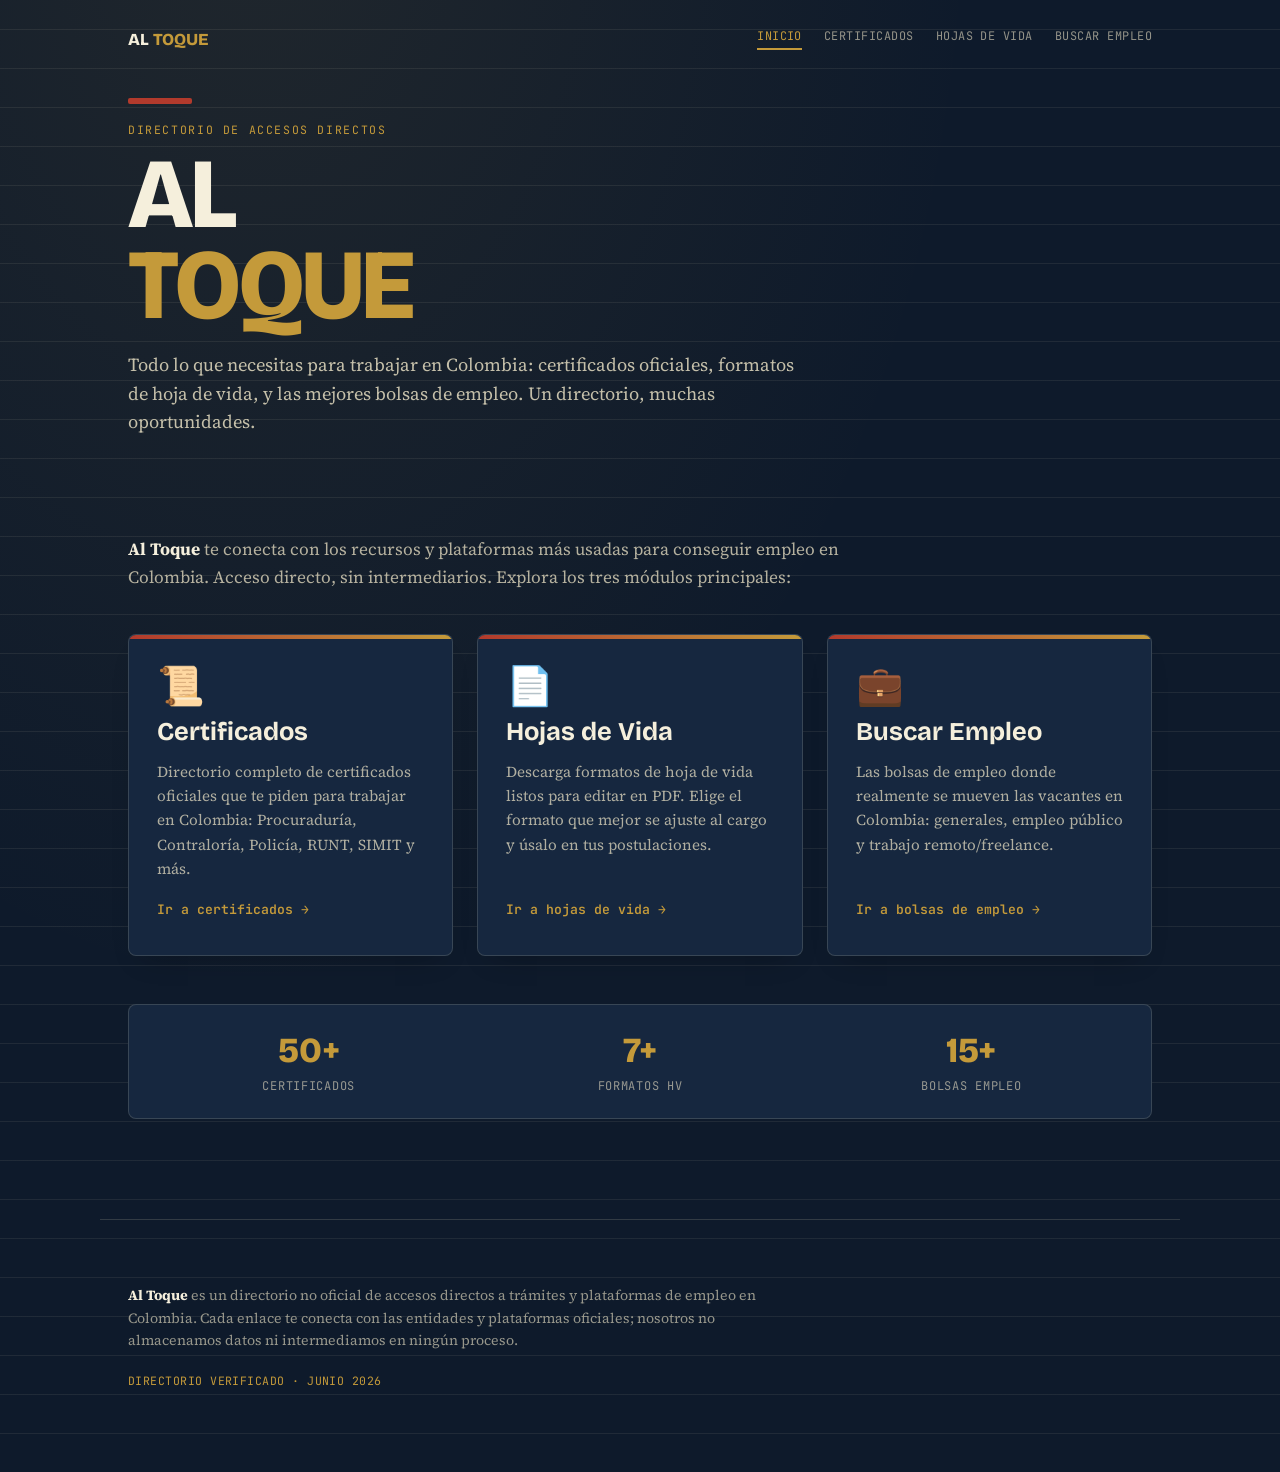
==== index.html @ 75bb9a63 "first commit" ====
<!DOCTYPE html>
<html lang="es">
<head>
<meta charset="UTF-8">
<meta name="viewport" content="width=device-width, initial-scale=1.0">
<title>Al Toque — Accesos directos para trabajar en Colombia</title>
<meta name="description" content="Al Toque: directorio de accesos directos a certificados, hojas de vida, y bolsas de empleo en Colombia. Todo lo que necesitas para trabajar en un solo lugar.">
<link rel="preconnect" href="https://fonts.googleapis.com">
<link rel="preconnect" href="https://fonts.gstatic.com" crossorigin>
<link href="https://fonts.googleapis.com/css2?family=Bricolage+Grotesque:opsz,wght@12..96,400..800&family=JetBrains+Mono:wght@400;500;600&family=Source+Serif+4:opsz,wght@8..60,400;600&display=swap" rel="stylesheet">
<style>
  :root{
    --navy:#0E1A2B;
    --navy-2:#16273F;
    --paper:#ECE3C6;
    --paper-2:#F5EFDC;
    --red:#B23A2C;
    --gold:#C49A3A;
    --ink:#1B1812;
    --ink-soft:#5B5644;
    --line: rgba(236,227,198,0.16);
  }
  *{box-sizing:border-box;}
  html{scroll-behavior:smooth;}
  body{
    margin:0;
    background:var(--navy);
    color:var(--paper);
    font-family:'Source Serif 4', serif;
    -webkit-font-smoothing:antialiased;
  }
  .eyebrow{
    font-family:'JetBrains Mono', monospace;
    letter-spacing:.14em;
    text-transform:uppercase;
    font-size:.72rem;
    color:var(--gold);
  }
  h1,h2,h3{ font-family:'Bricolage Grotesque', sans-serif; margin:0; }
  a{color:inherit;}

  .desk{
    background-image:
      repeating-linear-gradient(0deg, transparent, transparent 38px, var(--line) 39px),
      radial-gradient(ellipse at 20% -10%, rgba(196,154,58,0.10), transparent 50%);
  }

  /* ===== Nav ===== */
  nav.topnav{
    max-width:1080px; margin:0 auto; padding:28px 28px 0;
    display:flex; align-items:center; justify-content:space-between;
  }
  .brand-mini{
    font-family:'Bricolage Grotesque', sans-serif; font-weight:800; font-size:1.05rem;
    letter-spacing:-.01em; color:var(--paper-2); text-decoration:none;
  }
  .brand-mini em{font-style:normal; color:var(--gold);}
  .nav-links{
    display:flex; gap:22px; font-family:'JetBrains Mono', monospace;
    font-size:.74rem; letter-spacing:.04em; text-transform:uppercase;
  }
  .nav-links a{
    text-decoration:none; color:rgba(236,227,198,0.6);
    padding-bottom:4px; border-bottom:2px solid transparent; transition:.15s ease;
  }
  .nav-links a:hover{color:var(--paper-2);}
  .nav-links a.active{color:var(--gold); border-color:var(--gold);}
  @media (max-width:640px){
    nav.topnav{flex-direction:column; align-items:flex-start; gap:14px; padding-top:24px;}
    .nav-links{flex-wrap:wrap; gap:14px 18px;}
  }

  /* ===== Header ===== */
  header{ max-width:1080px; margin:0 auto; padding:48px 28px 64px; position:relative; }
  .id-stripe{ height:6px; width:64px; background:var(--red); margin-bottom:18px; border-radius:2px; }
  h1.title{
    font-size:clamp(3.2rem, 9vw, 6.2rem); font-weight:800; line-height:.92;
    letter-spacing:-.02em; color:var(--paper-2);
  }
  h1.title em{font-style:normal; color:var(--gold);}
  .tagline{ max-width:680px; margin-top:20px; font-size:1.15rem; color:rgba(236,227,198,0.82); line-height:1.55; }

  /* ===== Main Content ===== */
  main{max-width:1080px; margin:0 auto; padding:0 28px 60px;}

  .dashboard-intro{
    font-size:1.08rem; color:rgba(236,227,198,0.75); line-height:1.6;
    margin-bottom:42px; max-width:720px;
  }
  .dashboard-intro strong{color:var(--paper-2);}

  .modules-grid{
    display:grid; grid-template-columns:repeat(auto-fit, minmax(320px,1fr)); gap:24px; margin-bottom:48px;
  }

  .module-card{
    background:var(--navy-2); border:1px solid var(--line); border-radius:8px;
    padding:32px 28px; position:relative; overflow:hidden;
    display:flex; flex-direction:column;
    box-shadow:0 14px 28px -16px rgba(0,0,0,0.3);
    transition:transform .25s ease, box-shadow .25s ease;
  }
  .module-card:hover{transform:translateY(-4px); box-shadow:0 20px 40px -12px rgba(0,0,0,0.4);}

  .module-card::before{
    content:"";
    position:absolute;
    top:0; left:0; right:0;
    height:4px;
    background:linear-gradient(90deg, var(--red), var(--gold));
  }

  .module-icon{
    font-size:2.4rem; margin-bottom:12px; line-height:1;
  }

  .module-card h2{
    font-size:1.6rem; color:var(--paper-2); margin-bottom:12px; line-height:1.2;
  }

  .module-card p{
    font-size:.95rem; color:rgba(236,227,198,0.72); line-height:1.6;
    margin:0 0 20px; flex:1;
  }

  .module-link{
    display:inline-flex; align-items:center; gap:8px;
    font-family:'JetBrains Mono', monospace; font-size:.82rem; font-weight:600;
    text-decoration:none; color:var(--gold);
    padding-bottom:4px; border-bottom:1.5px solid transparent;
    transition:border-color .15s ease;
  }
  .module-link:hover{border-color:var(--gold);}

  .stats-bar{
    background:var(--navy-2); border:1px solid var(--line); border-radius:8px;
    padding:24px 28px; margin-bottom:40px;
    display:grid; grid-template-columns:repeat(auto-fit, minmax(200px,1fr)); gap:28px;
  }
  .stat{
    text-align:center;
  }
  .stat-number{
    font-size:2.2rem; font-weight:800; color:var(--gold); font-family:'Bricolage Grotesque', sans-serif;
  }
  .stat-label{
    font-family:'JetBrains Mono', monospace; font-size:.75rem; letter-spacing:.06em;
    text-transform:uppercase; color:rgba(236,227,198,0.6); margin-top:6px;
  }

  footer{ max-width:1080px; margin:0 auto; padding:50px 28px 70px; border-top:1px solid var(--line); }
  footer p{ font-size:.88rem; line-height:1.6; color:rgba(236,227,198,0.62); max-width:680px; }
  footer .stamp-foot{ font-family:'JetBrains Mono', monospace; font-size:.72rem; color:var(--gold); margin-top:20px; letter-spacing:.04em; }

  @media (max-width:560px){
    header{ padding:36px 28px 48px; }
    .modules-grid{ gap:18px; }
    .module-card{ padding:24px 20px; }
  }
</style>
</head>
<body>
<div class="desk">

<nav class="topnav">
  <a class="brand-mini" href="./index.html">AL <em>TOQUE</em></a>
  <div class="nav-links">
    <a href="./index.html" class="active">Inicio</a>
    <a href="./certificados.html">Certificados</a>
    <a href="./hojas_de_vida.html">Hojas de vida</a>
    <a href="./Buscar_Empleo.html">Buscar empleo</a>
  </div>
</nav>

<header>
  <div class="id-stripe"></div>
  <p class="eyebrow">DIRECTORIO DE ACCESOS DIRECTOS</p>
  <h1 class="title">AL<br><em>TOQUE</em></h1>
  <p class="tagline">Todo lo que necesitas para trabajar en Colombia: certificados oficiales, formatos de hoja de vida, y las mejores bolsas de empleo. Un directorio, muchas oportunidades.</p>
</header>

<main>
  <p class="dashboard-intro">
    <strong>Al Toque</strong> te conecta con los recursos y plataformas más usadas para conseguir empleo en Colombia. 
    Acceso directo, sin intermediarios. Explora los tres módulos principales:
  </p>

  <div class="modules-grid">
    <div class="module-card">
      <div class="module-icon">📜</div>
      <h2>Certificados</h2>
      <p>Directorio completo de certificados oficiales que te piden para trabajar en Colombia: Procuraduría, Contraloría, Policía, RUNT, SIMIT y más.</p>
      <a href="./certificados.html" class="module-link">Ir a certificados →</a>
    </div>

    <div class="module-card">
      <div class="module-icon">📄</div>
      <h2>Hojas de Vida</h2>
      <p>Descarga formatos de hoja de vida listos para editar en PDF. Elige el formato que mejor se ajuste al cargo y úsalo en tus postulaciones.</p>
      <a href="./hojas_de_vida.html" class="module-link">Ir a hojas de vida →</a>
    </div>

    <div class="module-card">
      <div class="module-icon">💼</div>
      <h2>Buscar Empleo</h2>
      <p>Las bolsas de empleo donde realmente se mueven las vacantes en Colombia: generales, empleo público y trabajo remoto/freelance.</p>
      <a href="./Buscar_Empleo.html" class="module-link">Ir a bolsas de empleo →</a>
    </div>
  </div>

  <div class="stats-bar">
    <div class="stat">
      <div class="stat-number">50+</div>
      <div class="stat-label">Certificados</div>
    </div>
    <div class="stat">
      <div class="stat-number">7+</div>
      <div class="stat-label">Formatos HV</div>
    </div>
    <div class="stat">
      <div class="stat-number">15+</div>
      <div class="stat-label">Bolsas empleo</div>
    </div>
  </div>
</main>

<footer>
  <p><strong style="color:var(--paper-2)">Al Toque</strong> es un directorio no oficial de accesos directos a trámites y plataformas de empleo en Colombia. Cada enlace te conecta con las entidades y plataformas oficiales; nosotros no almacenamos datos ni intermediamos en ningún proceso.</p>
  <p class="stamp-foot">DIRECTORIO VERIFICADO · JUNIO 2026</p>
</footer>

</div>
</body>
</html>
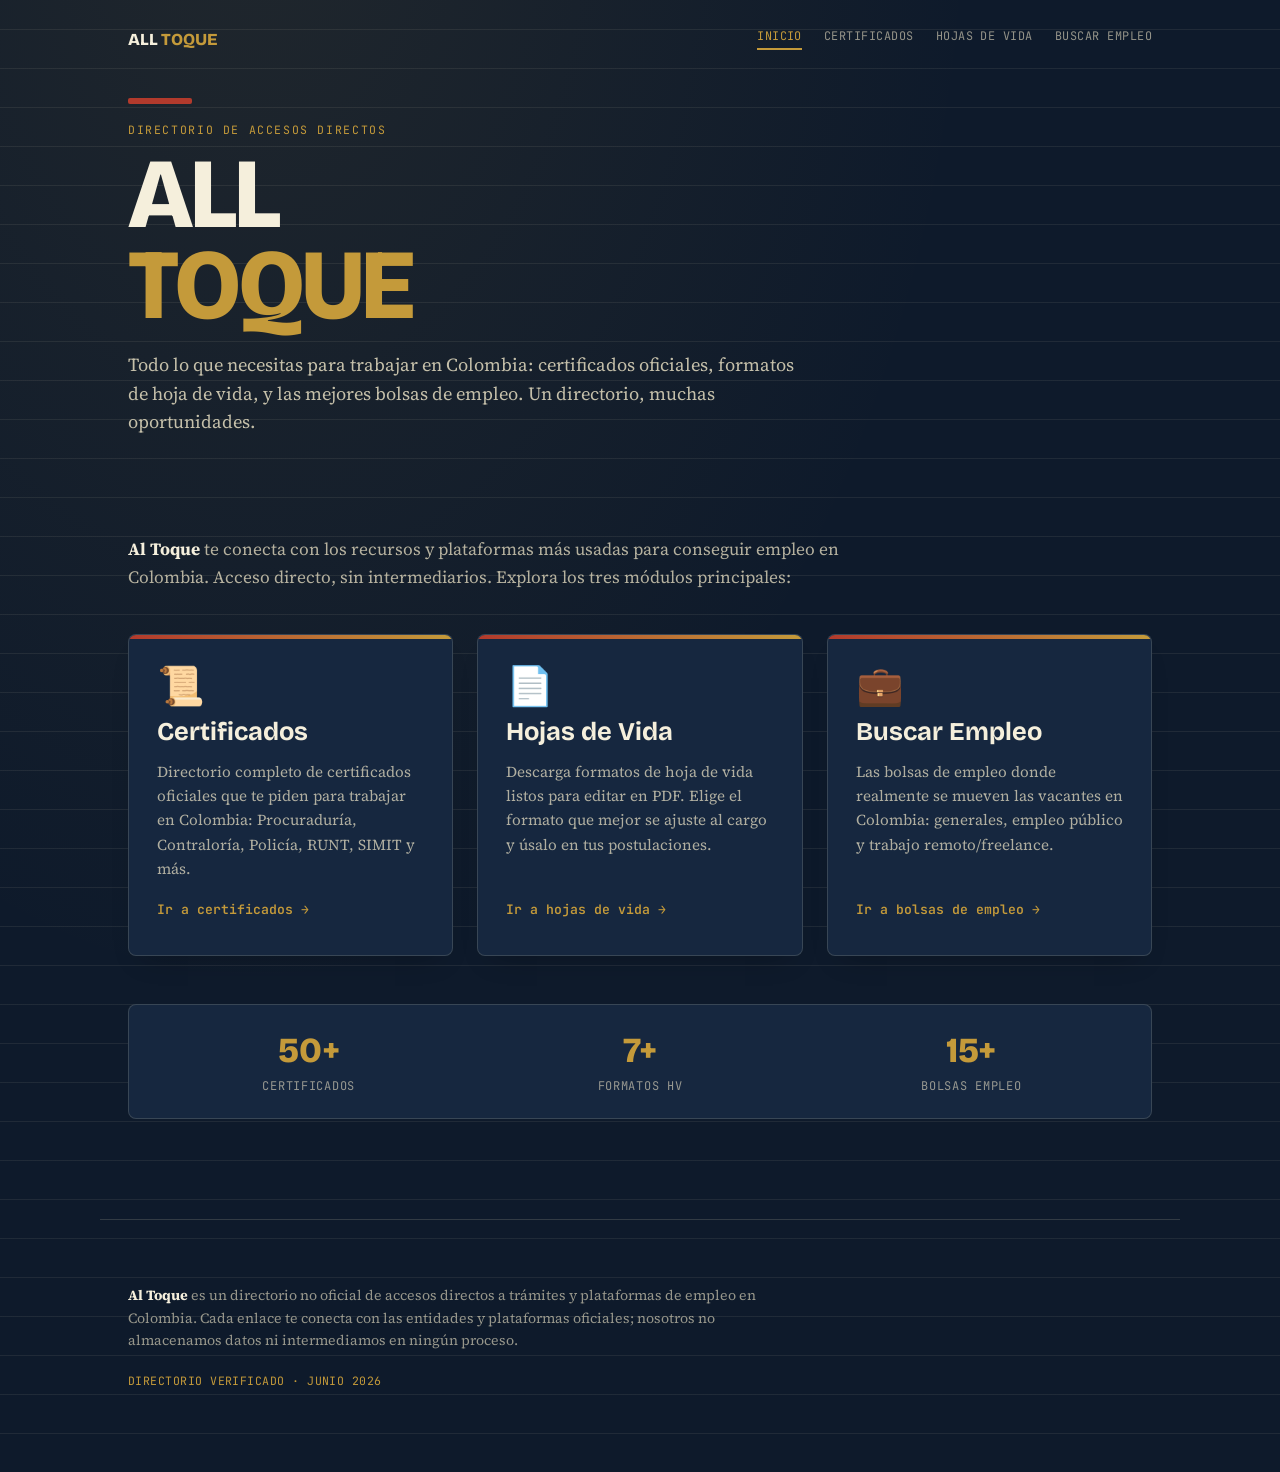
==== commit d94ae0fd: "Refactor code structure for improved readability and maintainability" ====
--- a/index.html
+++ b/index.html
@@ -163,7 +163,7 @@
 <div class="desk">
 
 <nav class="topnav">
-  <a class="brand-mini" href="./index.html">AL <em>TOQUE</em></a>
+  <a class="brand-mini" href="./index.html">ALL <em>TOQUE</em></a>
   <div class="nav-links">
     <a href="./index.html" class="active">Inicio</a>
     <a href="./certificados.html">Certificados</a>
@@ -175,7 +175,7 @@
 <header>
   <div class="id-stripe"></div>
   <p class="eyebrow">DIRECTORIO DE ACCESOS DIRECTOS</p>
-  <h1 class="title">AL<br><em>TOQUE</em></h1>
+  <h1 class="title">ALL<br><em>TOQUE</em></h1>
   <p class="tagline">Todo lo que necesitas para trabajar en Colombia: certificados oficiales, formatos de hoja de vida, y las mejores bolsas de empleo. Un directorio, muchas oportunidades.</p>
 </header>
 
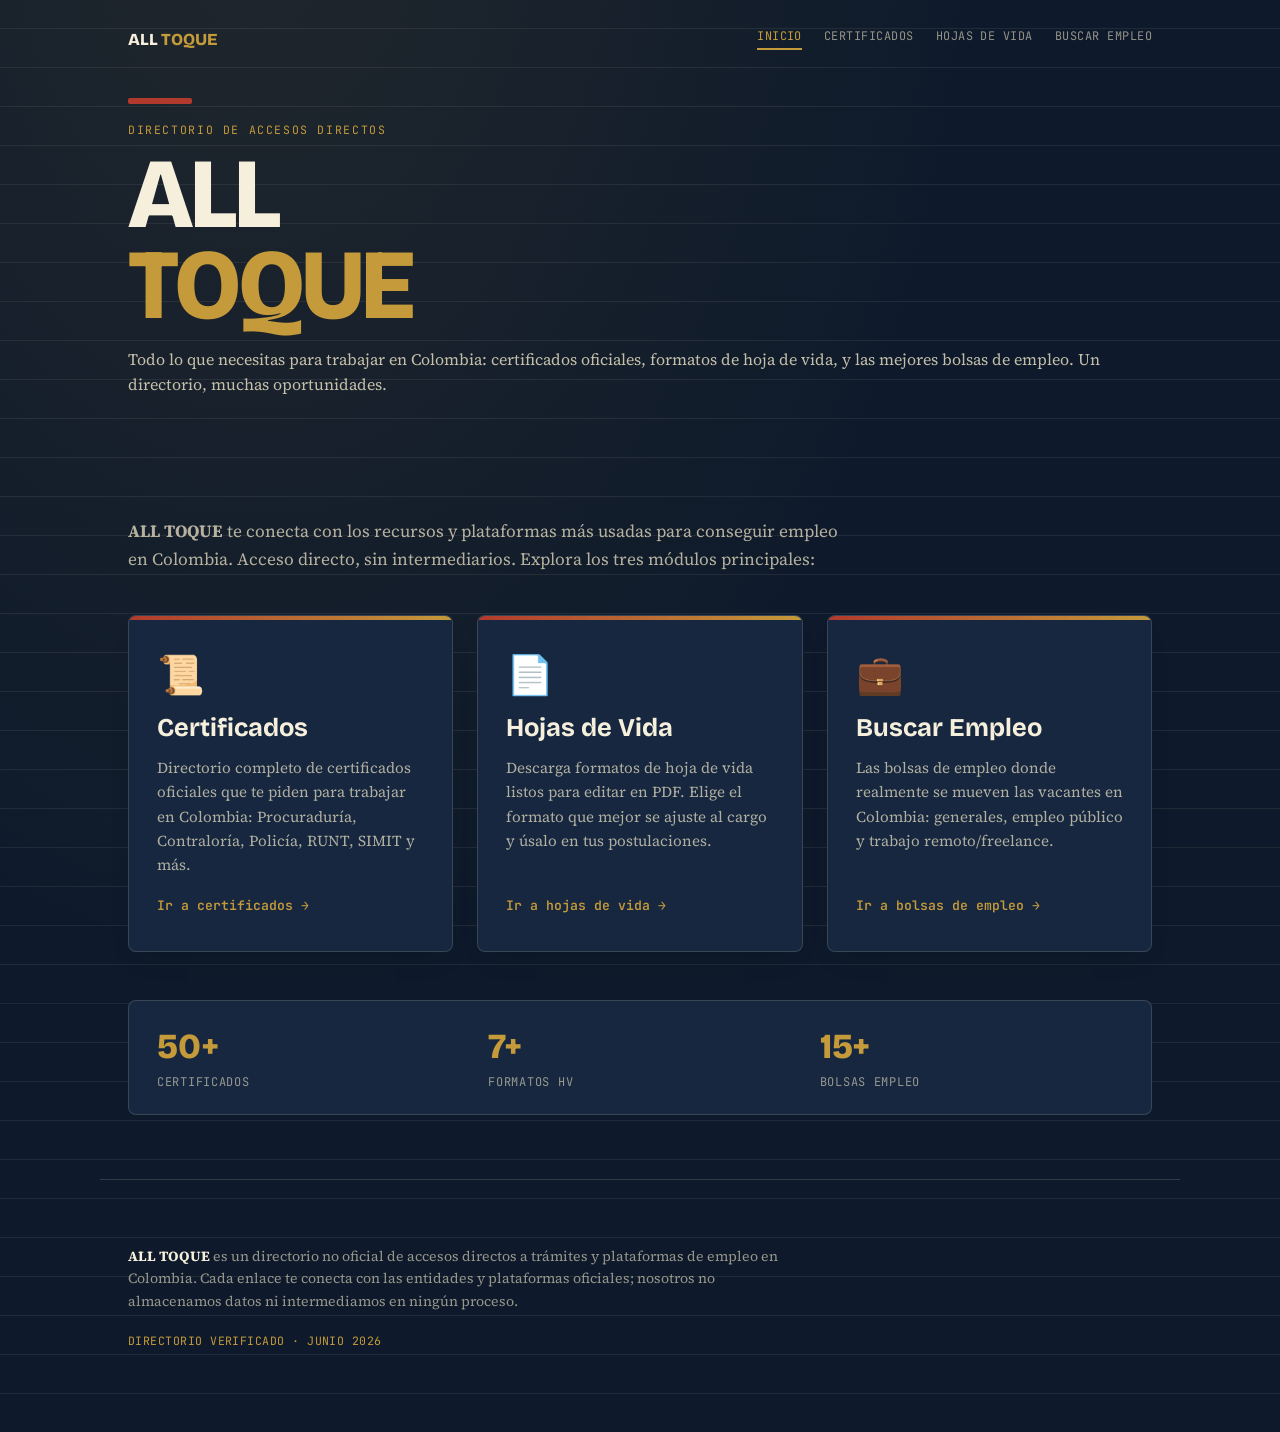
==== commit 7ccedf8d: "Se completo la sconfiguraciones basicas iniciales para entrar en produccion" ====
--- a/index.html
+++ b/index.html
@@ -3,168 +3,23 @@
 <head>
 <meta charset="UTF-8">
 <meta name="viewport" content="width=device-width, initial-scale=1.0">
-<title>Al Toque — Accesos directos para trabajar en Colombia</title>
-<meta name="description" content="Al Toque: directorio de accesos directos a certificados, hojas de vida, y bolsas de empleo en Colombia. Todo lo que necesitas para trabajar en un solo lugar.">
+<title>ALL TOQUE — HOME</title>
+<meta name="description" content="ALL TOQUE: directorio de accesos directos a certificados, hojas de vida, y bolsas de empleo en Colombia. Todo lo que necesitas para trabajar en un solo lugar.">
 <link rel="preconnect" href="https://fonts.googleapis.com">
 <link rel="preconnect" href="https://fonts.gstatic.com" crossorigin>
 <link href="https://fonts.googleapis.com/css2?family=Bricolage+Grotesque:opsz,wght@12..96,400..800&family=JetBrains+Mono:wght@400;500;600&family=Source+Serif+4:opsz,wght@8..60,400;600&display=swap" rel="stylesheet">
-<style>
-  :root{
-    --navy:#0E1A2B;
-    --navy-2:#16273F;
-    --paper:#ECE3C6;
-    --paper-2:#F5EFDC;
-    --red:#B23A2C;
-    --gold:#C49A3A;
-    --ink:#1B1812;
-    --ink-soft:#5B5644;
-    --line: rgba(236,227,198,0.16);
-  }
-  *{box-sizing:border-box;}
-  html{scroll-behavior:smooth;}
-  body{
-    margin:0;
-    background:var(--navy);
-    color:var(--paper);
-    font-family:'Source Serif 4', serif;
-    -webkit-font-smoothing:antialiased;
-  }
-  .eyebrow{
-    font-family:'JetBrains Mono', monospace;
-    letter-spacing:.14em;
-    text-transform:uppercase;
-    font-size:.72rem;
-    color:var(--gold);
-  }
-  h1,h2,h3{ font-family:'Bricolage Grotesque', sans-serif; margin:0; }
-  a{color:inherit;}
-
-  .desk{
-    background-image:
-      repeating-linear-gradient(0deg, transparent, transparent 38px, var(--line) 39px),
-      radial-gradient(ellipse at 20% -10%, rgba(196,154,58,0.10), transparent 50%);
-  }
-
-  /* ===== Nav ===== */
-  nav.topnav{
-    max-width:1080px; margin:0 auto; padding:28px 28px 0;
-    display:flex; align-items:center; justify-content:space-between;
-  }
-  .brand-mini{
-    font-family:'Bricolage Grotesque', sans-serif; font-weight:800; font-size:1.05rem;
-    letter-spacing:-.01em; color:var(--paper-2); text-decoration:none;
-  }
-  .brand-mini em{font-style:normal; color:var(--gold);}
-  .nav-links{
-    display:flex; gap:22px; font-family:'JetBrains Mono', monospace;
-    font-size:.74rem; letter-spacing:.04em; text-transform:uppercase;
-  }
-  .nav-links a{
-    text-decoration:none; color:rgba(236,227,198,0.6);
-    padding-bottom:4px; border-bottom:2px solid transparent; transition:.15s ease;
-  }
-  .nav-links a:hover{color:var(--paper-2);}
-  .nav-links a.active{color:var(--gold); border-color:var(--gold);}
-  @media (max-width:640px){
-    nav.topnav{flex-direction:column; align-items:flex-start; gap:14px; padding-top:24px;}
-    .nav-links{flex-wrap:wrap; gap:14px 18px;}
-  }
-
-  /* ===== Header ===== */
-  header{ max-width:1080px; margin:0 auto; padding:48px 28px 64px; position:relative; }
-  .id-stripe{ height:6px; width:64px; background:var(--red); margin-bottom:18px; border-radius:2px; }
-  h1.title{
-    font-size:clamp(3.2rem, 9vw, 6.2rem); font-weight:800; line-height:.92;
-    letter-spacing:-.02em; color:var(--paper-2);
-  }
-  h1.title em{font-style:normal; color:var(--gold);}
-  .tagline{ max-width:680px; margin-top:20px; font-size:1.15rem; color:rgba(236,227,198,0.82); line-height:1.55; }
-
-  /* ===== Main Content ===== */
-  main{max-width:1080px; margin:0 auto; padding:0 28px 60px;}
-
-  .dashboard-intro{
-    font-size:1.08rem; color:rgba(236,227,198,0.75); line-height:1.6;
-    margin-bottom:42px; max-width:720px;
-  }
-  .dashboard-intro strong{color:var(--paper-2);}
-
-  .modules-grid{
-    display:grid; grid-template-columns:repeat(auto-fit, minmax(320px,1fr)); gap:24px; margin-bottom:48px;
-  }
-
-  .module-card{
-    background:var(--navy-2); border:1px solid var(--line); border-radius:8px;
-    padding:32px 28px; position:relative; overflow:hidden;
-    display:flex; flex-direction:column;
-    box-shadow:0 14px 28px -16px rgba(0,0,0,0.3);
-    transition:transform .25s ease, box-shadow .25s ease;
-  }
-  .module-card:hover{transform:translateY(-4px); box-shadow:0 20px 40px -12px rgba(0,0,0,0.4);}
-
-  .module-card::before{
-    content:"";
-    position:absolute;
-    top:0; left:0; right:0;
-    height:4px;
-    background:linear-gradient(90deg, var(--red), var(--gold));
-  }
-
-  .module-icon{
-    font-size:2.4rem; margin-bottom:12px; line-height:1;
-  }
-
-  .module-card h2{
-    font-size:1.6rem; color:var(--paper-2); margin-bottom:12px; line-height:1.2;
-  }
-
-  .module-card p{
-    font-size:.95rem; color:rgba(236,227,198,0.72); line-height:1.6;
-    margin:0 0 20px; flex:1;
-  }
-
-  .module-link{
-    display:inline-flex; align-items:center; gap:8px;
-    font-family:'JetBrains Mono', monospace; font-size:.82rem; font-weight:600;
-    text-decoration:none; color:var(--gold);
-    padding-bottom:4px; border-bottom:1.5px solid transparent;
-    transition:border-color .15s ease;
-  }
-  .module-link:hover{border-color:var(--gold);}
-
-  .stats-bar{
-    background:var(--navy-2); border:1px solid var(--line); border-radius:8px;
-    padding:24px 28px; margin-bottom:40px;
-    display:grid; grid-template-columns:repeat(auto-fit, minmax(200px,1fr)); gap:28px;
-  }
-  .stat{
-    text-align:center;
-  }
-  .stat-number{
-    font-size:2.2rem; font-weight:800; color:var(--gold); font-family:'Bricolage Grotesque', sans-serif;
-  }
-  .stat-label{
-    font-family:'JetBrains Mono', monospace; font-size:.75rem; letter-spacing:.06em;
-    text-transform:uppercase; color:rgba(236,227,198,0.6); margin-top:6px;
-  }
-
-  footer{ max-width:1080px; margin:0 auto; padding:50px 28px 70px; border-top:1px solid var(--line); }
-  footer p{ font-size:.88rem; line-height:1.6; color:rgba(236,227,198,0.62); max-width:680px; }
-  footer .stamp-foot{ font-family:'JetBrains Mono', monospace; font-size:.72rem; color:var(--gold); margin-top:20px; letter-spacing:.04em; }
-
-  @media (max-width:560px){
-    header{ padding:36px 28px 48px; }
-    .modules-grid{ gap:18px; }
-    .module-card{ padding:24px 20px; }
-  }
-</style>
+<link rel="stylesheet" href="styles/global.css">
+<link rel="stylesheet" href="styles/index.css">
 </head>
 <body>
 <div class="desk">
 
 <nav class="topnav">
   <a class="brand-mini" href="./index.html">ALL <em>TOQUE</em></a>
-  <div class="nav-links">
+  <div class="nav-actions">
+    <button class="nav-toggle" aria-expanded="false" aria-controls="nav-links">☰</button>
+  </div>
+  <div class="nav-links" id="nav-links">
     <a href="./index.html" class="active">Inicio</a>
     <a href="./certificados.html">Certificados</a>
     <a href="./hojas_de_vida.html">Hojas de vida</a>
@@ -181,7 +36,7 @@
 
 <main>
   <p class="dashboard-intro">
-    <strong>Al Toque</strong> te conecta con los recursos y plataformas más usadas para conseguir empleo en Colombia. 
+    <strong>ALL TOQUE</strong> te conecta con los recursos y plataformas más usadas para conseguir empleo en Colombia. 
     Acceso directo, sin intermediarios. Explora los tres módulos principales:
   </p>
 
@@ -225,10 +80,11 @@
 </main>
 
 <footer>
-  <p><strong style="color:var(--paper-2)">Al Toque</strong> es un directorio no oficial de accesos directos a trámites y plataformas de empleo en Colombia. Cada enlace te conecta con las entidades y plataformas oficiales; nosotros no almacenamos datos ni intermediamos en ningún proceso.</p>
+  <p><strong style="color:var(--paper-2)">ALL TOQUE</strong> es un directorio no oficial de accesos directos a trámites y plataformas de empleo en Colombia. Cada enlace te conecta con las entidades y plataformas oficiales; nosotros no almacenamos datos ni intermediamos en ningún proceso.</p>
   <p class="stamp-foot">DIRECTORIO VERIFICADO · JUNIO 2026</p>
 </footer>
 
+<script src="scripts/nav.js"></script>
 </div>
 </body>
 </html>
--- a/styles/global.css
+++ b/styles/global.css
@@ -0,0 +1,77 @@
+:root{
+  --navy:#0E1A2B;
+  --navy-2:#16273F;
+  --paper:#ECE3C6;
+  --paper-2:#F5EFDC;
+  --red:#B23A2C;
+  --gold:#C49A3A;
+  --ink:#1B1812;
+  --ink-soft:#5B5644;
+  --line: rgba(236,227,198,0.16);
+}
+*{box-sizing:border-box;}
+html{scroll-behavior:smooth;font-family:inherit}
+body{
+  margin:0;
+  background:var(--navy);
+  color:var(--paper);
+  font-family:'Source Serif 4', serif;
+  -webkit-font-smoothing:antialiased;
+}
+.eyebrow{font-family:'JetBrains Mono', monospace;letter-spacing:.14em;text-transform:uppercase;font-size:.72rem;color:var(--gold);}
+h1,h2,h3{font-family:'Bricolage Grotesque', sans-serif;margin:0}
+a{color:inherit}
+.desk{background-image:repeating-linear-gradient(0deg, transparent, transparent 38px, var(--line) 39px),radial-gradient(ellipse at 20% -10%, rgba(196,154,58,0.10), transparent 50%);} 
+
+/* ===== Nav (base) ===== */
+nav.topnav{
+  max-width:1080px; margin:0 auto; padding:28px 28px 0; display:flex; align-items:center; justify-content:space-between;
+}
+.brand-mini{font-family:'Bricolage Grotesque', sans-serif; font-weight:800; font-size:1.05rem; letter-spacing:-.01em; color:var(--paper-2); text-decoration:none;}
+.brand-mini em{font-style:normal; color:var(--gold);}
+.nav-actions{display:flex; align-items:center; gap:12px}
+.nav-toggle{display:none; background:transparent; border:1px solid rgba(236,227,198,0.12); color:var(--paper-2); padding:8px 10px; border-radius:6px; font-size:1.05rem;}
+.nav-links{display:flex; gap:22px; font-family:'JetBrains Mono', monospace; font-size:.74rem; letter-spacing:.04em; text-transform:uppercase;}
+.nav-links a{text-decoration:none; color:rgba(236,227,198,0.6); padding-bottom:4px; border-bottom:2px solid transparent; transition:.15s ease}
+.nav-links a:hover{color:var(--paper-2)}
+.nav-links a.active{color:var(--gold); border-color:var(--gold)}
+
+/* mobile nav behaviour */
+@media (max-width:780px){
+  nav.topnav{flex-direction:row; align-items:center; gap:8px;}
+  .nav-toggle{display:block}
+  .nav-links{display:none; flex-direction:column; width:100%; gap:12px; margin-top:8px}
+  .nav-links.open{display:flex}
+}
+
+/* ===== Containers ===== */
+header, main, footer{max-width:1080px; margin:0 auto; padding:24px 28px}
+.id-stripe{height:6px; width:64px; background:var(--red); margin-bottom:18px; border-radius:2px}
+.tagline{color:rgba(236,227,198,0.82); line-height:1.55}
+
+/* ===== Cards (shared) ===== */
+.grid{display:grid; grid-template-columns:repeat(auto-fill, minmax(280px,1fr)); gap:18px}
+.card{background:var(--paper-2); color:var(--ink); border-radius:4px; position:relative; overflow:hidden; display:flex; flex-direction:column; box-shadow:0 14px 28px -16px rgba(0,0,0,0.5); border:1px solid rgba(0,0,0,0.06)}
+.card::before{content:""; display:block; height:7px; background:var(--red)}
+.card-body{padding:20px 20px 18px; flex:1; display:flex; flex-direction:column}
+.card h3{font-size:1.18rem; margin-top:6px; line-height:1.25}
+.card p.desc{margin:10px 0 0; font-size:.92rem; line-height:1.5; color:var(--ink-soft); flex:1}
+.meta-row{display:flex; gap:14px; margin-top:14px; font-family:'JetBrains Mono', monospace; font-size:.68rem; color:var(--ink-soft)}
+.card-footer{display:flex; align-items:center; justify-content:space-between; padding:14px 20px; border-top:1px dashed rgba(0,0,0,0.12)}
+.go-btn{display:inline-flex; align-items:center; gap:7px; font-family:'JetBrains Mono', monospace; font-size:.78rem; font-weight:600; text-decoration:none; color:var(--navy); background:transparent; border:1.5px solid var(--navy); padding:8px 14px; border-radius:4px; transition:.15s ease}
+.go-btn:hover{background:var(--navy); color:var(--paper-2)}
+
+.seal{width:46px; height:46px; border-radius:50%; border:1.5px solid var(--red); display:flex; align-items:center; justify-content:center; flex:none; transform:rotate(-8deg); transition:transform .35s cubic-bezier(.34,1.56,.64,1), opacity .35s; opacity:.55}
+.seal svg{width:20px; height:20px; stroke:var(--red)}
+.card:hover .seal{transform:rotate(0deg) scale(1.12); opacity:1}
+
+.hidden{display:none !important}
+.empty-state{grid-column:1/-1; text-align:center; padding:60px 20px; font-family:'JetBrains Mono', monospace; color:rgba(236,227,198,0.5)}
+
+footer{padding:50px 28px 70px; border-top:1px solid var(--line)}
+footer p{font-size:.88rem; line-height:1.6; color:rgba(236,227,198,0.62); max-width:680px}
+.stamp-foot{font-family:'JetBrains Mono', monospace; font-size:.72rem; color:var(--gold); margin-top:20px; letter-spacing:.04em}
+
+@media (max-width:560px){
+  header, main{padding:18px 18px}
+}
--- a/styles/index.css
+++ b/styles/index.css
@@ -0,0 +1,23 @@
+/* Index-specific styles */
+header{padding:48px 28px 64px}
+.title{font-size:clamp(3.2rem, 9vw, 6.2rem); font-weight:800; line-height:.92; letter-spacing:-.02em; color:var(--paper-2)}
+.title em{font-style:normal; color:var(--gold)}
+.dashboard-intro{font-size:1.08rem; color:rgba(236,227,198,0.75); line-height:1.6; margin-bottom:42px; max-width:720px}
+.modules-grid{display:grid; grid-template-columns:repeat(auto-fit, minmax(320px,1fr)); gap:24px; margin-bottom:48px}
+.module-card{background:var(--navy-2); border:1px solid var(--line); border-radius:8px; padding:32px 28px; position:relative; overflow:hidden; display:flex; flex-direction:column; box-shadow:0 14px 28px -16px rgba(0,0,0,0.3); transition:transform .25s ease, box-shadow .25s ease}
+.module-card:hover{transform:translateY(-4px); box-shadow:0 20px 40px -12px rgba(0,0,0,0.4)}
+.module-card::before{content:""; position:absolute; top:0; left:0; right:0; height:4px; background:linear-gradient(90deg, var(--red), var(--gold))}
+.module-icon{font-size:2.4rem; margin-bottom:12px}
+.module-card h2{font-size:1.6rem; color:var(--paper-2); margin-bottom:12px; line-height:1.2}
+.module-card p{font-size:.95rem; color:rgba(236,227,198,0.72); line-height:1.6; margin:0 0 20px; flex:1}
+.module-link{display:inline-flex; align-items:center; gap:8px; font-family:'JetBrains Mono', monospace; font-size:.82rem; font-weight:600; text-decoration:none; color:var(--gold); padding-bottom:4px; border-bottom:1.5px solid transparent; transition:border-color .15s ease}
+.module-link:hover{border-color:var(--gold)}
+.stats-bar{background:var(--navy-2); border:1px solid var(--line); border-radius:8px; padding:24px 28px; margin-bottom:40px; display:grid; grid-template-columns:repeat(auto-fit, minmax(200px,1fr)); gap:28px}
+.stat-number{font-size:2.2rem; font-weight:800; color:var(--gold); font-family:'Bricolage Grotesque', sans-serif}
+.stat-label{font-family:'JetBrains Mono', monospace; font-size:.75rem; letter-spacing:.06em; text-transform:uppercase; color:rgba(236,227,198,0.6); margin-top:6px}
+
+@media (max-width:560px){
+  header{padding:36px 28px 48px}
+  .modules-grid{gap:18px}
+  .module-card{padding:24px 20px}
+}
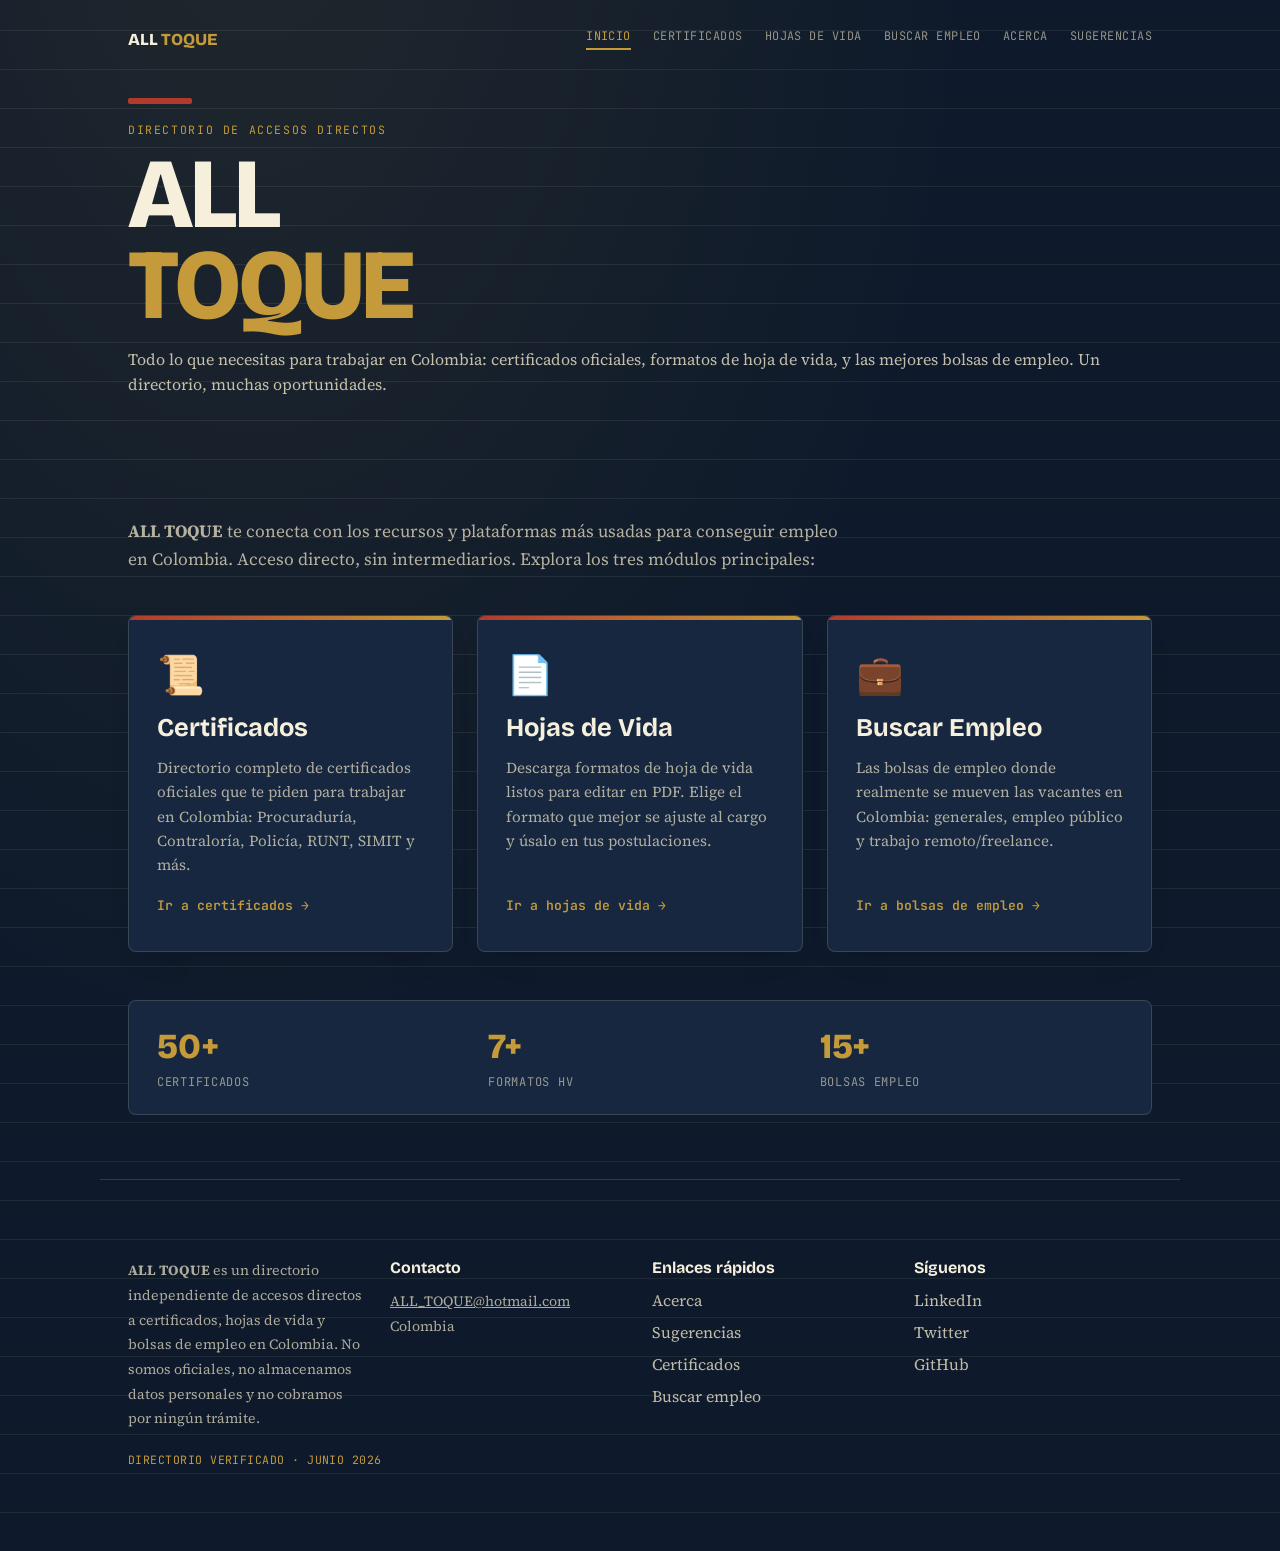
==== commit 651d62ef: "feat: add navigation to new pages and restructure footer with grid layout - Add "Acerca" and "Sugere" ====
--- a/index.html
+++ b/index.html
@@ -24,6 +24,8 @@
     <a href="./certificados.html">Certificados</a>
     <a href="./hojas_de_vida.html">Hojas de vida</a>
     <a href="./Buscar_Empleo.html">Buscar empleo</a>
+    <a href="./acerca.html">Acerca</a>
+    <a href="./sugerencias.html">Sugerencias</a>
   </div>
 </nav>
 
@@ -80,9 +82,36 @@
 </main>
 
 <footer>
-  <p><strong style="color:var(--paper-2)">ALL TOQUE</strong> es un directorio no oficial de accesos directos a trámites y plataformas de empleo en Colombia. Cada enlace te conecta con las entidades y plataformas oficiales; nosotros no almacenamos datos ni intermediamos en ningún proceso.</p>
+  <div class="footer-grid">
+    <div class="footer-col">
+      <p><strong>ALL TOQUE</strong> es un directorio independiente de accesos directos a certificados, hojas de vida y bolsas de empleo en Colombia. No somos oficiales, no almacenamos datos personales y no cobramos por ningún trámite.</p>
+    </div>
+    <div class="footer-col">
+      <h3>Contacto</h3>
+      <p><a href="mailto:ALL_TOQUE@hotmail.com">ALL_TOQUE@hotmail.com</a></p>
+      <p>Colombia</p>
+    </div>
+    <div class="footer-col">
+      <h3>Enlaces rápidos</h3>
+      <ul class="footer-links">
+        <li><a href="./acerca.html">Acerca</a></li>
+        <li><a href="./sugerencias.html">Sugerencias</a></li>
+        <li><a href="./certificados.html">Certificados</a></li>
+        <li><a href="./Buscar_Empleo.html">Buscar empleo</a></li>
+      </ul>
+    </div>
+    <div class="footer-col">
+      <h3>Síguenos</h3>
+      <ul class="social-links">
+        <li><a href="https://www.linkedin.com" target="_blank" rel="noopener noreferrer">LinkedIn</a></li>
+        <li><a href="https://twitter.com" target="_blank" rel="noopener noreferrer">Twitter</a></li>
+        <li><a href="https://github.com" target="_blank" rel="noopener noreferrer">GitHub</a></li>
+      </ul>
+    </div>
+  </div>
   <p class="stamp-foot">DIRECTORIO VERIFICADO · JUNIO 2026</p>
 </footer>
+<button class="back-to-top" aria-label="Volver arriba">↑</button>
 
 <script src="scripts/nav.js"></script>
 </div>
--- a/styles/global.css
+++ b/styles/global.css
@@ -70,6 +70,17 @@
 
 footer{padding:50px 28px 70px; border-top:1px solid var(--line)}
 footer p{font-size:.88rem; line-height:1.6; color:rgba(236,227,198,0.62); max-width:680px}
+.footer-grid{display:grid; grid-template-columns:repeat(4,minmax(160px,1fr)); gap:24px; margin-top:28px}
+.footer-col h3{margin:0 0 12px; font-size:1rem; color:var(--paper-2)}
+.footer-col p{margin:0; color:rgba(236,227,198,0.72); line-height:1.75}
+.footer-links,
+.social-links{list-style:none; margin:0; padding:0; display:grid; gap:10px}
+.footer-links li a,
+.social-links li a{color:rgba(236,227,198,0.8); text-decoration:none; transition:color .2s ease}
+.footer-links li a:hover,
+.social-links li a:hover{color:var(--gold)}
+.back-to-top{position:fixed; right:20px; bottom:20px; width:44px; height:44px; border-radius:50%; border:none; background:var(--gold); color:var(--navy); font-size:1.2rem; cursor:pointer; display:flex; align-items:center; justify-content:center; box-shadow:0 18px 30px -18px rgba(0,0,0,0.5); opacity:0; visibility:hidden; transform:translateY(10px); transition:opacity .25s ease, transform .25s ease, visibility .25s ease}
+.back-to-top.visible{opacity:1; visibility:visible; transform:translateY(0)}
 .stamp-foot{font-family:'JetBrains Mono', monospace; font-size:.72rem; color:var(--gold); margin-top:20px; letter-spacing:.04em}
 
 @media (max-width:560px){
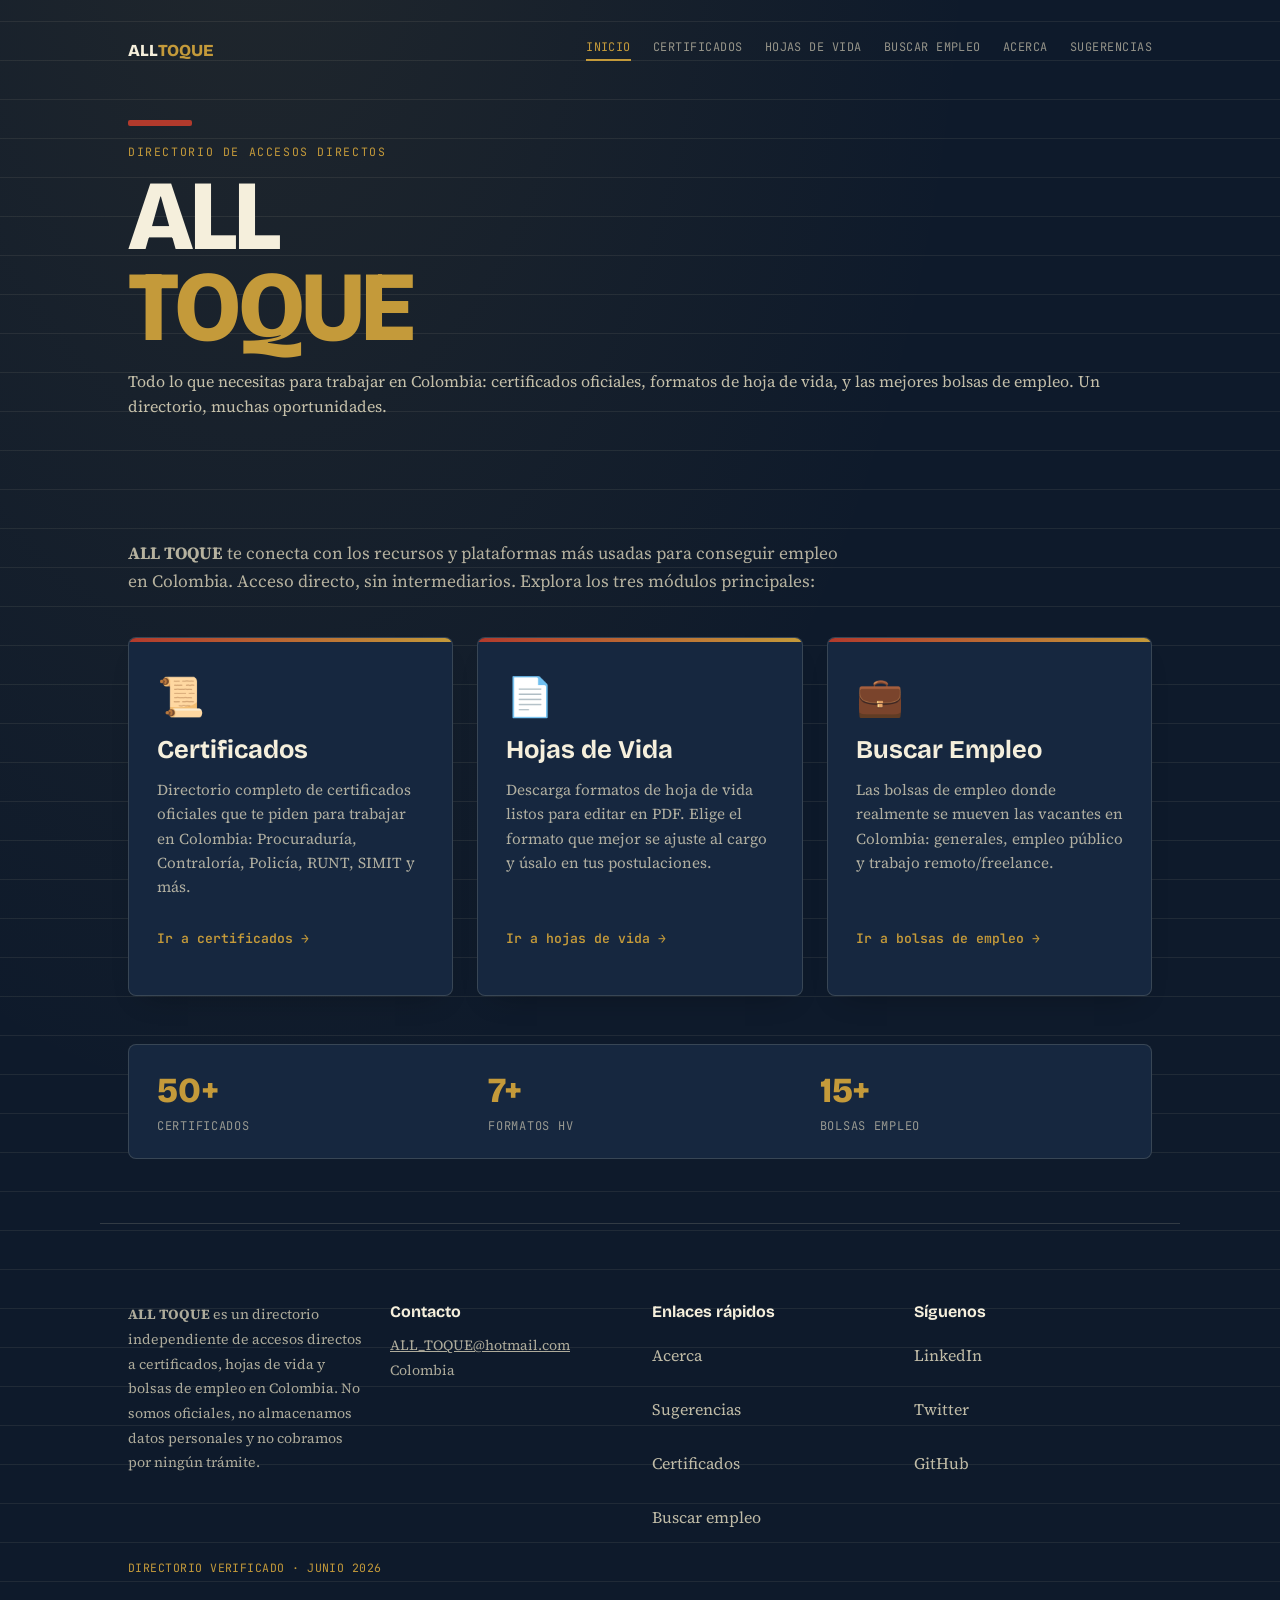
==== commit 4d09d513: "feat: add Google Tag Manager to multiple HTML files" ====
--- a/index.html
+++ b/index.html
@@ -1,6 +1,13 @@
 <!DOCTYPE html>
 <html lang="es">
 <head>
+<!-- Google Tag Manager -->
+<script>(function(w,d,s,l,i){w[l]=w[l]||[];w[l].push({'gtm.start':
+new Date().getTime(),event:'gtm.js'});var f=d.getElementsByTagName(s)[0],
+j=d.createElement(s),dl=l!='dataLayer'?'&l='+l:'';j.async=true;j.src=
+'https://www.googletagmanager.com/gtm.js?id='+i+dl;f.parentNode.insertBefore(j,f);
+})(window,document,'script','dataLayer','GTM-MC32MMVL');</script>
+<!-- End Google Tag Manager -->
 <meta charset="UTF-8">
 <meta name="viewport" content="width=device-width, initial-scale=1.0">
 <title>ALL TOQUE — HOME</title>
--- a/styles/global.css
+++ b/styles/global.css
@@ -8,6 +8,7 @@
   --ink:#1B1812;
   --ink-soft:#5B5644;
   --line: rgba(236,227,198,0.16);
+  --touch-min:44px;
 }
 *{box-sizing:border-box;}
 html{scroll-behavior:smooth;font-family:inherit}
@@ -27,21 +28,25 @@
 nav.topnav{
   max-width:1080px; margin:0 auto; padding:28px 28px 0; display:flex; align-items:center; justify-content:space-between;
 }
-.brand-mini{font-family:'Bricolage Grotesque', sans-serif; font-weight:800; font-size:1.05rem; letter-spacing:-.01em; color:var(--paper-2); text-decoration:none;}
+.brand-mini{font-family:'Bricolage Grotesque', sans-serif; font-weight:800; font-size:1.05rem; letter-spacing:-.01em; color:var(--paper-2); text-decoration:none; min-height:var(--touch-min); display:flex; align-items:center;}
 .brand-mini em{font-style:normal; color:var(--gold);}
 .nav-actions{display:flex; align-items:center; gap:12px}
-.nav-toggle{display:none; background:transparent; border:1px solid rgba(236,227,198,0.12); color:var(--paper-2); padding:8px 10px; border-radius:6px; font-size:1.05rem;}
+.nav-toggle{display:none; background:transparent; border:1px solid rgba(236,227,198,0.12); color:var(--paper-2); padding:8px 10px; border-radius:6px; font-size:1.05rem; min-width:var(--touch-min); min-height:var(--touch-min); cursor:pointer; transition:background .2s, border-color .2s;}
+.nav-toggle:active{background:rgba(236,227,198,0.08);}
 .nav-links{display:flex; gap:22px; font-family:'JetBrains Mono', monospace; font-size:.74rem; letter-spacing:.04em; text-transform:uppercase;}
 .nav-links a{text-decoration:none; color:rgba(236,227,198,0.6); padding-bottom:4px; border-bottom:2px solid transparent; transition:.15s ease}
 .nav-links a:hover{color:var(--paper-2)}
 .nav-links a.active{color:var(--gold); border-color:var(--gold)}
 
 /* mobile nav behaviour */
-@media (max-width:780px){
-  nav.topnav{flex-direction:row; align-items:center; gap:8px;}
-  .nav-toggle{display:block}
-  .nav-links{display:none; flex-direction:column; width:100%; gap:12px; margin-top:8px}
+@media (max-width:880px){
+  nav.topnav{flex-wrap:wrap; align-items:center; gap:8px; position:relative;}
+  .nav-toggle{display:flex; align-items:center; justify-content:center}
+  .nav-links{display:none; flex-direction:column; width:100%; gap:6px; margin-top:8px; background:var(--navy-2); border:1px solid var(--line); border-radius:12px; padding:12px; position:absolute; top:100%; left:28px; right:28px; z-index:100; box-shadow:0 20px 40px rgba(0,0,0,0.5);}
   .nav-links.open{display:flex}
+  .nav-links a{padding:12px 14px; border-radius:8px; color:rgba(236,227,198,0.75); border-bottom:none; min-height:var(--touch-min); display:flex; align-items:center;}
+  .nav-links a:hover{background:rgba(236,227,198,0.06); color:var(--paper-2);}
+  .nav-links a.active{color:var(--gold); background:rgba(196,154,58,0.08); border-bottom:none;}
 }
 
 /* ===== Containers ===== */
@@ -58,8 +63,9 @@
 .card p.desc{margin:10px 0 0; font-size:.92rem; line-height:1.5; color:var(--ink-soft); flex:1}
 .meta-row{display:flex; gap:14px; margin-top:14px; font-family:'JetBrains Mono', monospace; font-size:.68rem; color:var(--ink-soft)}
 .card-footer{display:flex; align-items:center; justify-content:space-between; padding:14px 20px; border-top:1px dashed rgba(0,0,0,0.12)}
-.go-btn{display:inline-flex; align-items:center; gap:7px; font-family:'JetBrains Mono', monospace; font-size:.78rem; font-weight:600; text-decoration:none; color:var(--navy); background:transparent; border:1.5px solid var(--navy); padding:8px 14px; border-radius:4px; transition:.15s ease}
+.go-btn{display:inline-flex; align-items:center; gap:7px; font-family:'JetBrains Mono', monospace; font-size:.78rem; font-weight:600; text-decoration:none; color:var(--navy); background:transparent; border:1.5px solid var(--navy); padding:10px 16px; border-radius:4px; transition:.15s ease; min-height:var(--touch-min); justify-content:center;}
 .go-btn:hover{background:var(--navy); color:var(--paper-2)}
+.go-btn:active{transform:scale(0.97);}
 
 .seal{width:46px; height:46px; border-radius:50%; border:1.5px solid var(--red); display:flex; align-items:center; justify-content:center; flex:none; transform:rotate(-8deg); transition:transform .35s cubic-bezier(.34,1.56,.64,1), opacity .35s; opacity:.55}
 .seal svg{width:20px; height:20px; stroke:var(--red)}
@@ -76,13 +82,31 @@
 .footer-links,
 .social-links{list-style:none; margin:0; padding:0; display:grid; gap:10px}
 .footer-links li a,
-.social-links li a{color:rgba(236,227,198,0.8); text-decoration:none; transition:color .2s ease}
+.social-links li a{color:rgba(236,227,198,0.8); text-decoration:none; transition:color .2s ease; min-height:var(--touch-min); display:flex; align-items:center;}
 .footer-links li a:hover,
 .social-links li a:hover{color:var(--gold)}
-.back-to-top{position:fixed; right:20px; bottom:20px; width:44px; height:44px; border-radius:50%; border:none; background:var(--gold); color:var(--navy); font-size:1.2rem; cursor:pointer; display:flex; align-items:center; justify-content:center; box-shadow:0 18px 30px -18px rgba(0,0,0,0.5); opacity:0; visibility:hidden; transform:translateY(10px); transition:opacity .25s ease, transform .25s ease, visibility .25s ease}
+.back-to-top{position:fixed; right:20px; bottom:20px; width:var(--touch-min); height:var(--touch-min); border-radius:50%; border:none; background:var(--gold); color:var(--navy); font-size:1.2rem; cursor:pointer; display:flex; align-items:center; justify-content:center; box-shadow:0 18px 30px -18px rgba(0,0,0,0.5); opacity:0; visibility:hidden; transform:translateY(10px); transition:opacity .25s ease, transform .25s ease, visibility .25s ease; z-index:50; touch-action:manipulation;}
 .back-to-top.visible{opacity:1; visibility:visible; transform:translateY(0)}
 .stamp-foot{font-family:'JetBrains Mono', monospace; font-size:.72rem; color:var(--gold); margin-top:20px; letter-spacing:.04em}
 
-@media (max-width:560px){
-  header, main{padding:18px 18px}
+/* ===== Mobile Global ===== */
+@media (max-width:768px){
+  header, main{padding:18px 16px}
+  footer{padding:36px 16px 60px}
+  .footer-grid{grid-template-columns:1fr 1fr; gap:18px}
+  .grid{gap:14px; grid-template-columns:1fr}
+  .card-body{padding:16px 16px 14px}
+  .card-footer{padding:12px 16px; flex-wrap:wrap; gap:10px}
+  .go-btn{flex:1; min-width:0; padding:12px 14px; font-size:.82rem}
+  .brand-mini{font-size:.95rem}
+  nav.topnav{padding:18px 16px 0}
+  .seal{width:38px; height:38px}
+  .seal svg{width:17px; height:17px}
 }
+
+@media (max-width:480px){
+  .footer-grid{grid-template-columns:1fr; gap:16px}
+  header, main{padding:14px 12px}
+  footer{padding:28px 12px 50px}
+  .meta-row{flex-wrap:wrap; gap:10px}
+}
--- a/styles/index.css
+++ b/styles/index.css
@@ -1,6 +1,6 @@
 /* Index-specific styles */
 header{padding:48px 28px 64px}
-.title{font-size:clamp(3.2rem, 9vw, 6.2rem); font-weight:800; line-height:.92; letter-spacing:-.02em; color:var(--paper-2)}
+.title{font-size:clamp(2.4rem, 9vw, 6.2rem); font-weight:800; line-height:.92; letter-spacing:-.02em; color:var(--paper-2)}
 .title em{font-style:normal; color:var(--gold)}
 .dashboard-intro{font-size:1.08rem; color:rgba(236,227,198,0.75); line-height:1.6; margin-bottom:42px; max-width:720px}
 .modules-grid{display:grid; grid-template-columns:repeat(auto-fit, minmax(320px,1fr)); gap:24px; margin-bottom:48px}
@@ -10,14 +10,32 @@
 .module-icon{font-size:2.4rem; margin-bottom:12px}
 .module-card h2{font-size:1.6rem; color:var(--paper-2); margin-bottom:12px; line-height:1.2}
 .module-card p{font-size:.95rem; color:rgba(236,227,198,0.72); line-height:1.6; margin:0 0 20px; flex:1}
-.module-link{display:inline-flex; align-items:center; gap:8px; font-family:'JetBrains Mono', monospace; font-size:.82rem; font-weight:600; text-decoration:none; color:var(--gold); padding-bottom:4px; border-bottom:1.5px solid transparent; transition:border-color .15s ease}
+.module-link{display:inline-flex; align-items:center; gap:8px; font-family:'JetBrains Mono', monospace; font-size:.82rem; font-weight:600; text-decoration:none; color:var(--gold); padding-bottom:4px; border-bottom:1.5px solid transparent; transition:border-color .15s ease; min-height:var(--touch-min)}
 .module-link:hover{border-color:var(--gold)}
+.module-link:active{opacity:.7}
 .stats-bar{background:var(--navy-2); border:1px solid var(--line); border-radius:8px; padding:24px 28px; margin-bottom:40px; display:grid; grid-template-columns:repeat(auto-fit, minmax(200px,1fr)); gap:28px}
 .stat-number{font-size:2.2rem; font-weight:800; color:var(--gold); font-family:'Bricolage Grotesque', sans-serif}
 .stat-label{font-family:'JetBrains Mono', monospace; font-size:.75rem; letter-spacing:.06em; text-transform:uppercase; color:rgba(236,227,198,0.6); margin-top:6px}
 
-@media (max-width:560px){
-  header{padding:36px 28px 48px}
-  .modules-grid{gap:18px}
+@media (max-width:768px){
+  header{padding:32px 16px 40px}
+  .title{font-size:clamp(1.8rem, 10vw, 3.6rem)}
+  .dashboard-intro{font-size:1rem; margin-bottom:28px}
+  .modules-grid{grid-template-columns:1fr; gap:16px; margin-bottom:32px}
   .module-card{padding:24px 20px}
+  .module-card h2{font-size:1.35rem}
+  .stats-bar{grid-template-columns:1fr 1fr 1fr; gap:16px; padding:18px 16px}
+  .stat-number{font-size:1.6rem}
 }
+
+@media (max-width:480px){
+  header{padding:24px 12px 32px}
+  .title{font-size:clamp(1.5rem, 12vw, 2.4rem)}
+  .dashboard-intro{font-size:.92rem}
+  .module-card{padding:20px 16px}
+  .module-card h2{font-size:1.2rem}
+  .module-card p{font-size:.88rem}
+  .stats-bar{padding:14px 12px; gap:12px}
+  .stat-number{font-size:1.3rem}
+  .stat-label{font-size:.68rem}
+}
